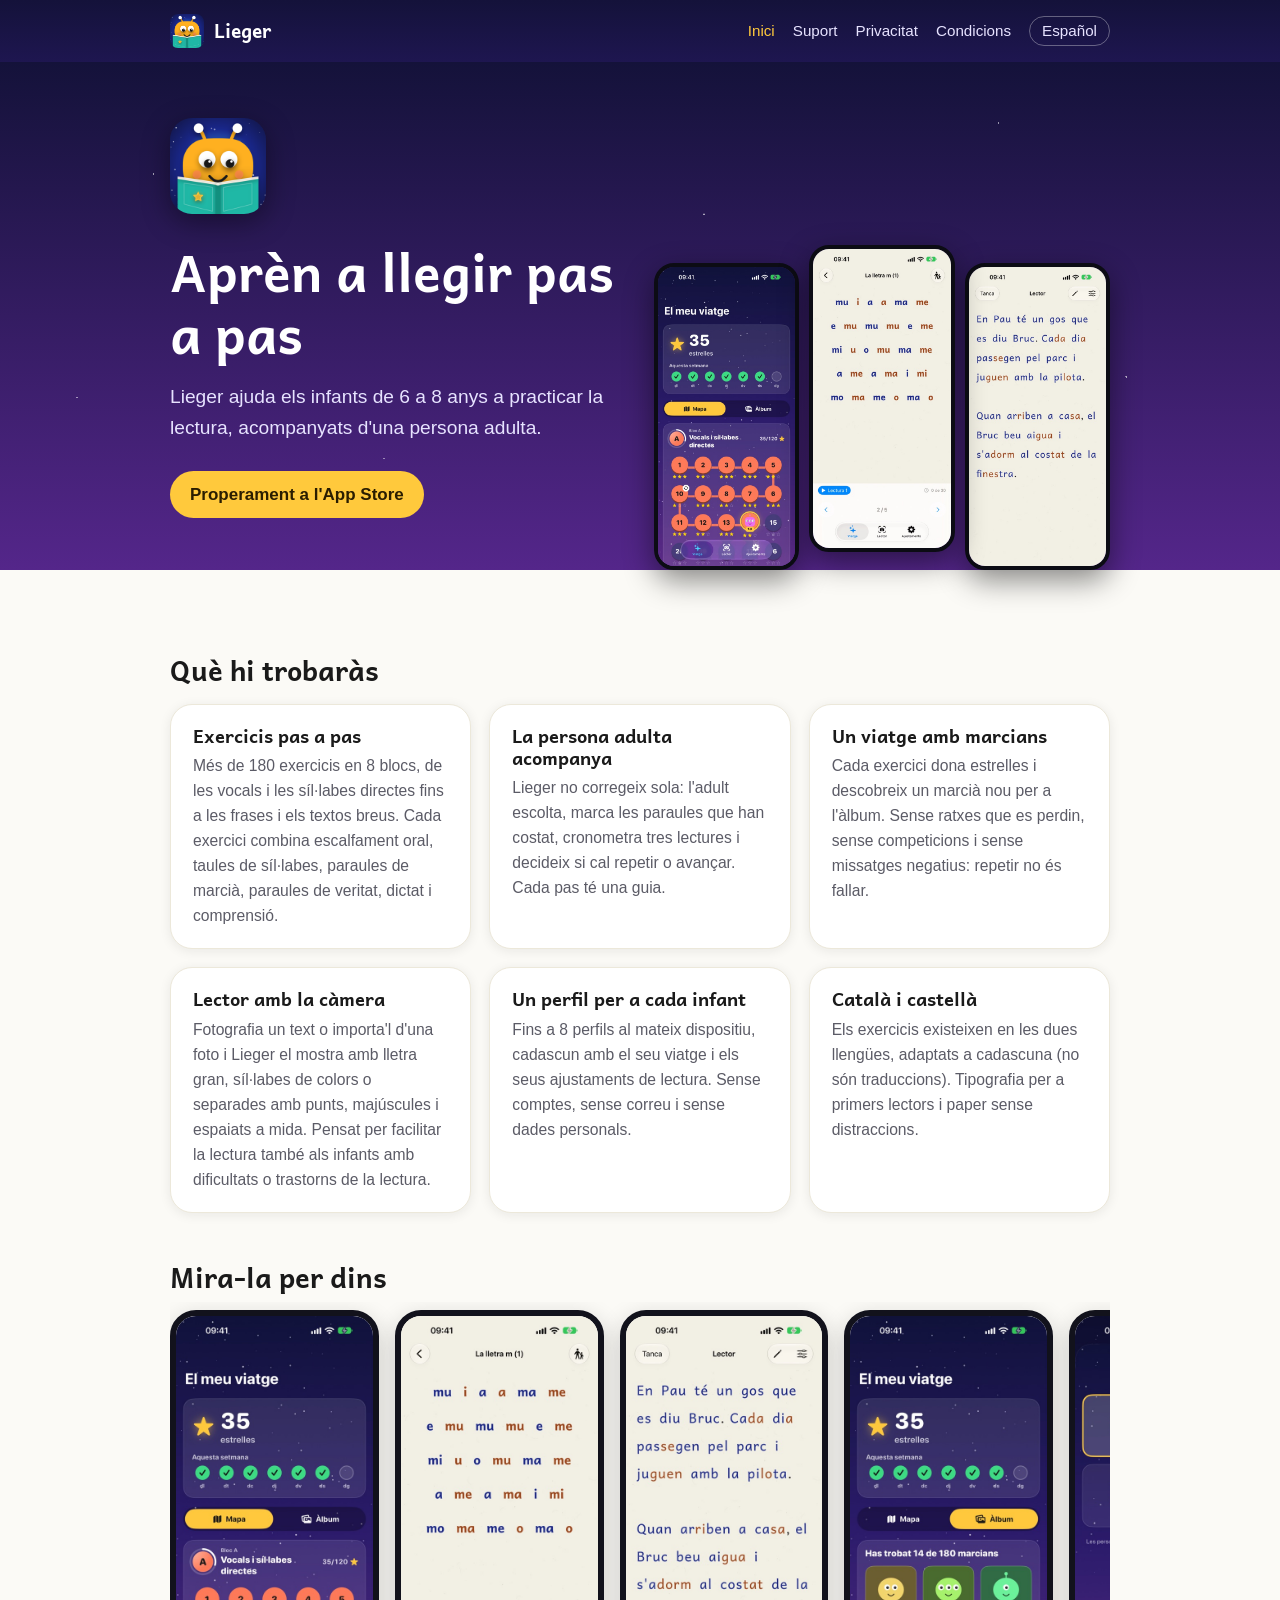
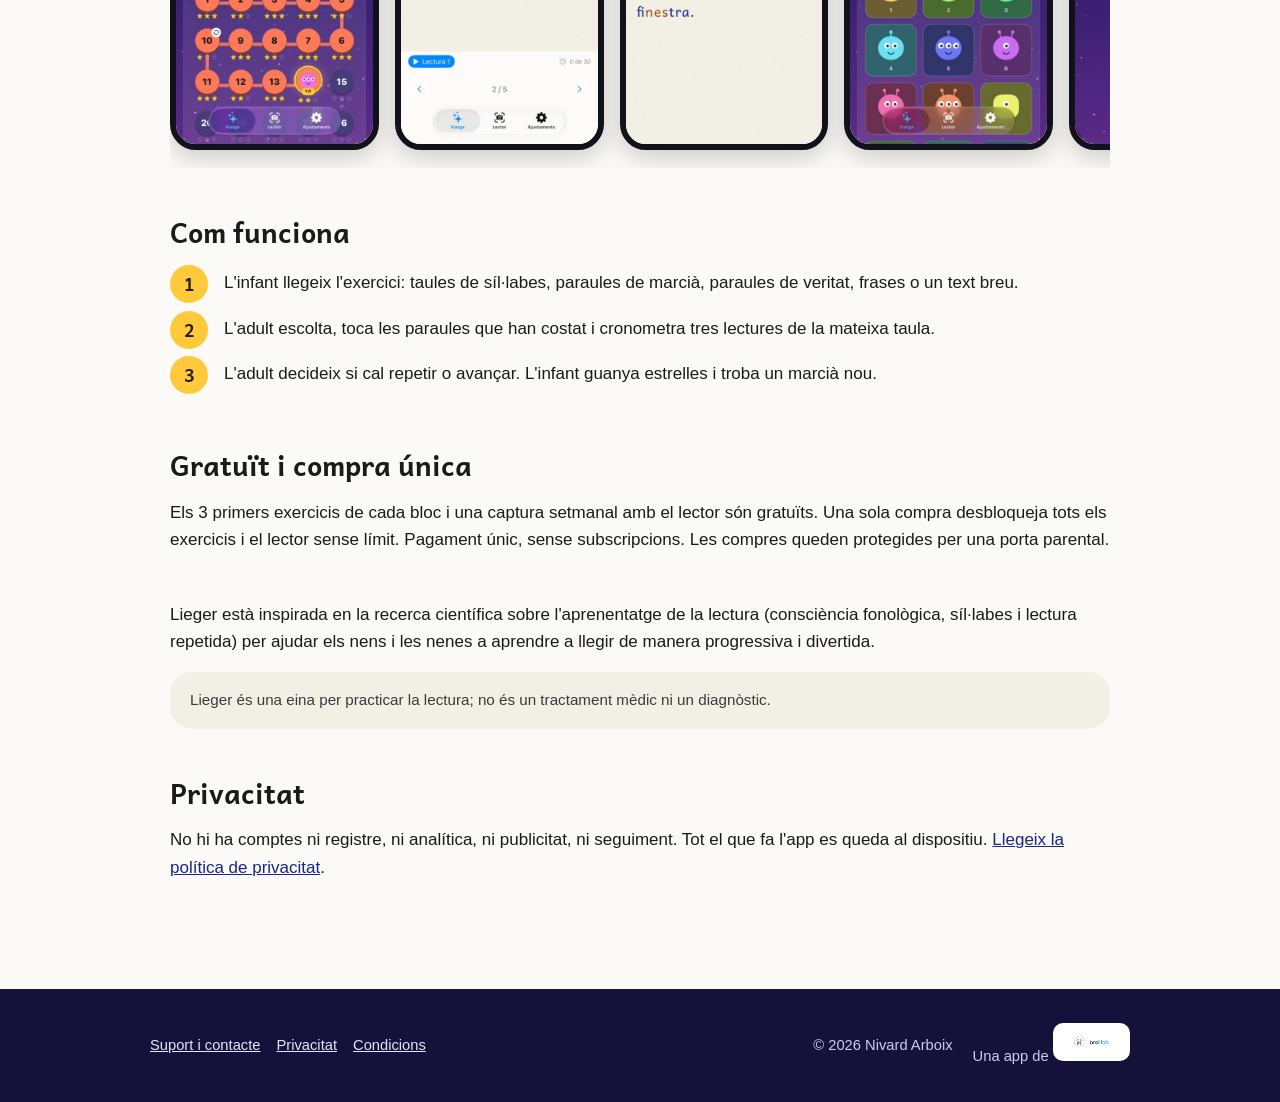
==== index.html @ 2c3f5d25 "Add files via upload" ====
<!doctype html>
<html lang="ca">
<head>
<meta charset="utf-8">
<meta name="viewport" content="width=device-width, initial-scale=1">
<title>Lieger – aprèn a llegir pas a pas · Lieger</title>
<meta name="description" content="Lieger ajuda els infants de 6 a 8 anys a practicar la lectura amb més de 180 exercicis, un lector amb càmera i un viatge amb marcians. Sense comptes, sense anuncis i sense dades personals.">
<link rel="alternate" hreflang="ca" href="index.html">
<link rel="alternate" hreflang="es" href="es/index.html">
<link rel="icon" href="assets/icon.png">
<link rel="stylesheet" href="style.css">
</head>
<body>
<header class="site-header">
<nav aria-label="Navegació">
<a class="brand" href="index.html"><img src="assets/icon.png" alt="" width="34" height="34">Lieger</a>
<a class="link" href="index.html" aria-current="page">Inici</a><a class="link" href="suport.html">Suport</a><a class="link" href="privacitat.html">Privacitat</a><a class="link" href="condicions.html">Condicions</a>
<a class="link lang" href="es/index.html" hreflang="es" lang="es">Español</a>
</nav>
</header>
<section class="hero"><div class="inner">
<div>
<img class="icon" src="assets/icon.png" alt="Lieger" width="96" height="96">
<h1>Aprèn a llegir pas a pas</h1>
<p class="lead">Lieger ajuda els infants de 6 a 8 anys a practicar la lectura, acompanyats d'una persona adulta.</p>
<span class="soon">Properament a l'App Store</span>
</div>
<div class="phones"><img src="assets/shots/ca/01.jpg" alt="El viatge" loading="lazy"><img src="assets/shots/ca/02.jpg" alt="Una taula de síl·labes amb mode color" loading="lazy"><img src="assets/shots/ca/03.jpg" alt="El lector amb la càmera" loading="lazy"></div>
</div></section>
<main class="wide">
<section class="block"><h2>Què hi trobaràs</h2><ul class="features"><li><h3>Exercicis pas a pas</h3><p>Més de 180 exercicis en 8 blocs, de les vocals i les síl·labes directes fins a les frases i els textos breus. Cada exercici combina escalfament oral, taules de síl·labes, paraules de marcià, paraules de veritat, dictat i comprensió.</p></li><li><h3>La persona adulta acompanya</h3><p>Lieger no corregeix sola: l'adult escolta, marca les paraules que han costat, cronometra tres lectures i decideix si cal repetir o avançar. Cada pas té una guia.</p></li><li><h3>Un viatge amb marcians</h3><p>Cada exercici dona estrelles i descobreix un marcià nou per a l'àlbum. Sense ratxes que es perdin, sense competicions i sense missatges negatius: repetir no és fallar.</p></li><li><h3>Lector amb la càmera</h3><p>Fotografia un text o importa'l d'una foto i Lieger el mostra amb lletra gran, síl·labes de colors o separades amb punts, majúscules i espaiats a mida. Pensat per facilitar la lectura també als infants amb dificultats o trastorns de la lectura.</p></li><li><h3>Un perfil per a cada infant</h3><p>Fins a 8 perfils al mateix dispositiu, cadascun amb el seu viatge i els seus ajustaments de lectura. Sense comptes, sense correu i sense dades personals.</p></li><li><h3>Català i castellà</h3><p>Els exercicis existeixen en les dues llengües, adaptats a cadascuna (no són traduccions). Tipografia per a primers lectors i paper sense distraccions.</p></li></ul></section>
<section class="block"><h2>Mira-la per dins</h2><div class="shots"><img src="assets/shots/ca/01.jpg" alt="El viatge" loading="lazy" height="440"><img src="assets/shots/ca/02.jpg" alt="Una taula de síl·labes amb mode color" loading="lazy" height="440"><img src="assets/shots/ca/03.jpg" alt="El lector amb la càmera" loading="lazy" height="440"><img src="assets/shots/ca/04.jpg" alt="L&#x27;àlbum de marcians" loading="lazy" height="440"><img src="assets/shots/ca/05.jpg" alt="Un perfil per a cada infant" loading="lazy" height="440"></div></section>
<section class="block"><h2>Com funciona</h2><ol class="steps"><li>L'infant llegeix l'exercici: taules de síl·labes, paraules de marcià, paraules de veritat, frases o un text breu.</li><li>L'adult escolta, toca les paraules que han costat i cronometra tres lectures de la mateixa taula.</li><li>L'adult decideix si cal repetir o avançar. L'infant guanya estrelles i troba un marcià nou.</li></ol></section>
<section class="block"><h2>Gratuït i compra única</h2><p>Els 3 primers exercicis de cada bloc i una captura setmanal amb el lector són gratuïts. Una sola compra desbloqueja tots els exercicis i el lector sense límit. Pagament únic, sense subscripcions. Les compres queden protegides per una porta parental.</p></section>
<section class="block"><p>Lieger està inspirada en la recerca científica sobre l'aprenentatge de la lectura (consciència fonològica, síl·labes i lectura repetida) per ajudar els nens i les nenes a aprendre a llegir de manera progressiva i divertida.</p><p class="note">Lieger és una eina per practicar la lectura; no és un tractament mèdic ni un diagnòstic.</p></section>
<section class="block"><h2>Privacitat</h2><p>No hi ha comptes ni registre, ni analítica, ni publicitat, ni seguiment. Tot el que fa l'app es queda al dispositiu. <a href="privacitat.html">Llegeix la política de privacitat</a>.</p></section>
</main>
<footer class="site-footer">
<div class="inner">
<div class="links">
<a href="suport.html">Suport i contacte</a>
<a href="privacitat.html">Privacitat</a>
<a href="condicions.html">Condicions</a>
</div>
<span>© 2026 Nivard Arboix</span>
<span>Una app de <img class="brel" src="assets/brel-lab.png" alt="brel lab"></span>
</div>
</footer>
</body>
</html>
---- style.css ----
@font-face {
  font-family: "Andika";
  src: url("assets/fonts/Andika-Bold.ttf") format("truetype");
  font-weight: 700;
  font-display: swap;
}

:root {
  --ink: #1a1a1a;
  --muted: #5b5b66;
  --paper: #f2efe5;
  --night-top: #14123a;
  --night-bottom: #54268a;
  --gold: #ffc93c;
  --blue: #19278a;
  --orange: #9d4318;
  --radius: 22px;
}

* { box-sizing: border-box; }

html { -webkit-text-size-adjust: 100%; }

body {
  margin: 0;
  font: 17px/1.6 -apple-system, BlinkMacSystemFont, "Segoe UI", Roboto, "Helvetica Neue", Arial, sans-serif;
  color: var(--ink);
  background: #fbfaf6;
}

a { color: var(--blue); }
a:hover { color: var(--orange); }

h1, h2, h3 { font-family: "Andika", "Trebuchet MS", sans-serif; font-weight: 700; line-height: 1.2; }

/* Capçalera de navegació */
.site-header {
  background: linear-gradient(var(--night-top), #1e1650);
  color: #fff;
}
.site-header nav {
  max-width: 980px;
  margin: 0 auto;
  padding: 14px 20px;
  display: flex;
  align-items: center;
  gap: 18px;
  flex-wrap: wrap;
}
.site-header .brand {
  display: flex; align-items: center; gap: 10px;
  color: #fff; text-decoration: none;
  font-family: "Andika", sans-serif; font-weight: 700; font-size: 1.2rem;
  margin-right: auto;
}
.site-header .brand img { width: 34px; height: 34px; border-radius: 8px; }
.site-header a.link { color: #e7e3ff; text-decoration: none; font-size: .95rem; }
.site-header a.link:hover, .site-header a.link[aria-current="page"] { color: var(--gold); }
.site-header .lang { border: 1px solid #ffffff55; border-radius: 999px; padding: 2px 12px; }

/* Portada */
.hero {
  color: #fff;
  background:
    radial-gradient(1.5px 1.5px at 12% 22%, #fff9 50%, transparent 52%),
    radial-gradient(1.5px 1.5px at 78% 12%, #fff8 50%, transparent 52%),
    radial-gradient(2px 2px at 88% 62%, #fffa 50%, transparent 52%),
    radial-gradient(1.5px 1.5px at 30% 78%, #fff7 50%, transparent 52%),
    radial-gradient(2px 2px at 55% 30%, #fff9 50%, transparent 52%),
    radial-gradient(1.5px 1.5px at 6% 66%, #fff8 50%, transparent 52%),
    linear-gradient(var(--night-top), var(--night-bottom));
}
.hero .inner {
  max-width: 980px; margin: 0 auto; padding: 56px 20px 0;
  display: grid; grid-template-columns: minmax(0, 1fr) minmax(0, 1fr); gap: 28px; align-items: end;
}
.hero img.icon { width: 96px; height: 96px; border-radius: 22px; box-shadow: 0 8px 28px #0006; }
.hero h1 { font-size: clamp(2.1rem, 5vw, 3.2rem); margin: 18px 0 10px; }
.hero p.lead { font-size: 1.2rem; color: #e7e3ff; max-width: 34em; }
.hero .soon {
  display: inline-block; margin: 8px 0 52px; padding: 10px 20px;
  border-radius: 999px; background: var(--gold); color: #2a1d00; font-weight: 700;
}
.hero .phones { display: flex; justify-content: center; gap: 10px; align-items: flex-end; min-width: 0; }
.hero .phones img {
  width: calc((100% - 20px) / 3); max-width: 170px; height: auto; border-radius: 20px; border: 4px solid #0c0c14;
  box-shadow: 0 10px 30px #0007; display: block;
}
.hero .phones img:nth-child(2) { transform: translateY(-18px); }

main { max-width: 820px; margin: 0 auto; padding: 36px 20px 60px; }
main.wide { max-width: 980px; }

section.block { margin: 48px 0; }
section.block > h2 { font-size: 1.7rem; margin-bottom: 8px; }

.features { display: grid; grid-template-columns: repeat(auto-fit, minmax(250px, 1fr)); gap: 18px; padding: 0; list-style: none; }
.features li {
  background: #fff; border-radius: var(--radius); padding: 20px 22px;
  box-shadow: 0 2px 12px #1a1a1a14; border: 1px solid #ece8da;
}
.features h3 { margin: 0 0 6px; font-size: 1.15rem; }
.features p { margin: 0; color: var(--muted); font-size: .98rem; }

.shots { display: flex; gap: 16px; overflow-x: auto; padding: 8px 4px 18px; scroll-snap-type: x mandatory; }
.shots img {
  height: 440px; width: auto; border-radius: 26px; border: 6px solid #12121c;
  scroll-snap-align: start; flex: none; box-shadow: 0 8px 24px #1a1a1a33;
}

.steps { counter-reset: s; padding: 0; list-style: none; }
.steps li { counter-increment: s; position: relative; padding: 4px 0 14px 54px; }
.steps li::before {
  content: counter(s); position: absolute; left: 0; top: 0;
  width: 38px; height: 38px; border-radius: 50%; background: var(--gold); color: #2a1d00;
  display: grid; place-items: center; font: 700 1.1rem "Andika", sans-serif;
}

.note {
  background: var(--paper); border-radius: var(--radius); padding: 16px 20px; color: #3a3a40; font-size: .95rem;
}

/* Textos llargs (suport, privacitat, condicions) */
article h1 { font-size: 2.1rem; margin-top: 0; }
article h2 { font-size: 1.4rem; margin-top: 2em; }
article details {
  background: #fff; border: 1px solid #ece8da; border-radius: 16px; padding: 4px 18px; margin: 10px 0;
}
article details summary { cursor: pointer; font-weight: 600; padding: 12px 0; }
article details[open] { box-shadow: 0 2px 12px #1a1a1a12; }
article details p, article details ul { margin-top: 0; }
mark.todo { background: #ffe08a; color: #5a3b00; padding: 0 3px; border-radius: 4px; }

.site-footer { background: #14123a; color: #cfcaf0; padding: 34px 20px; font-size: .92rem; }
.site-footer .inner { max-width: 980px; margin: 0 auto; display: flex; flex-wrap: wrap; gap: 20px; align-items: center; }
.site-footer a { color: #e7e3ff; }
.site-footer .links { display: flex; gap: 16px; flex-wrap: wrap; margin-right: auto; }
.site-footer img.brel { height: 38px; width: auto; background: #fff; padding: 6px 10px; border-radius: 10px; }

@media (max-width: 760px) {
  .hero .inner { grid-template-columns: 1fr; }
  .hero .phones { margin-top: 10px; }
  .hero .soon { margin-bottom: 20px; }
  .shots img { height: 380px; }
}
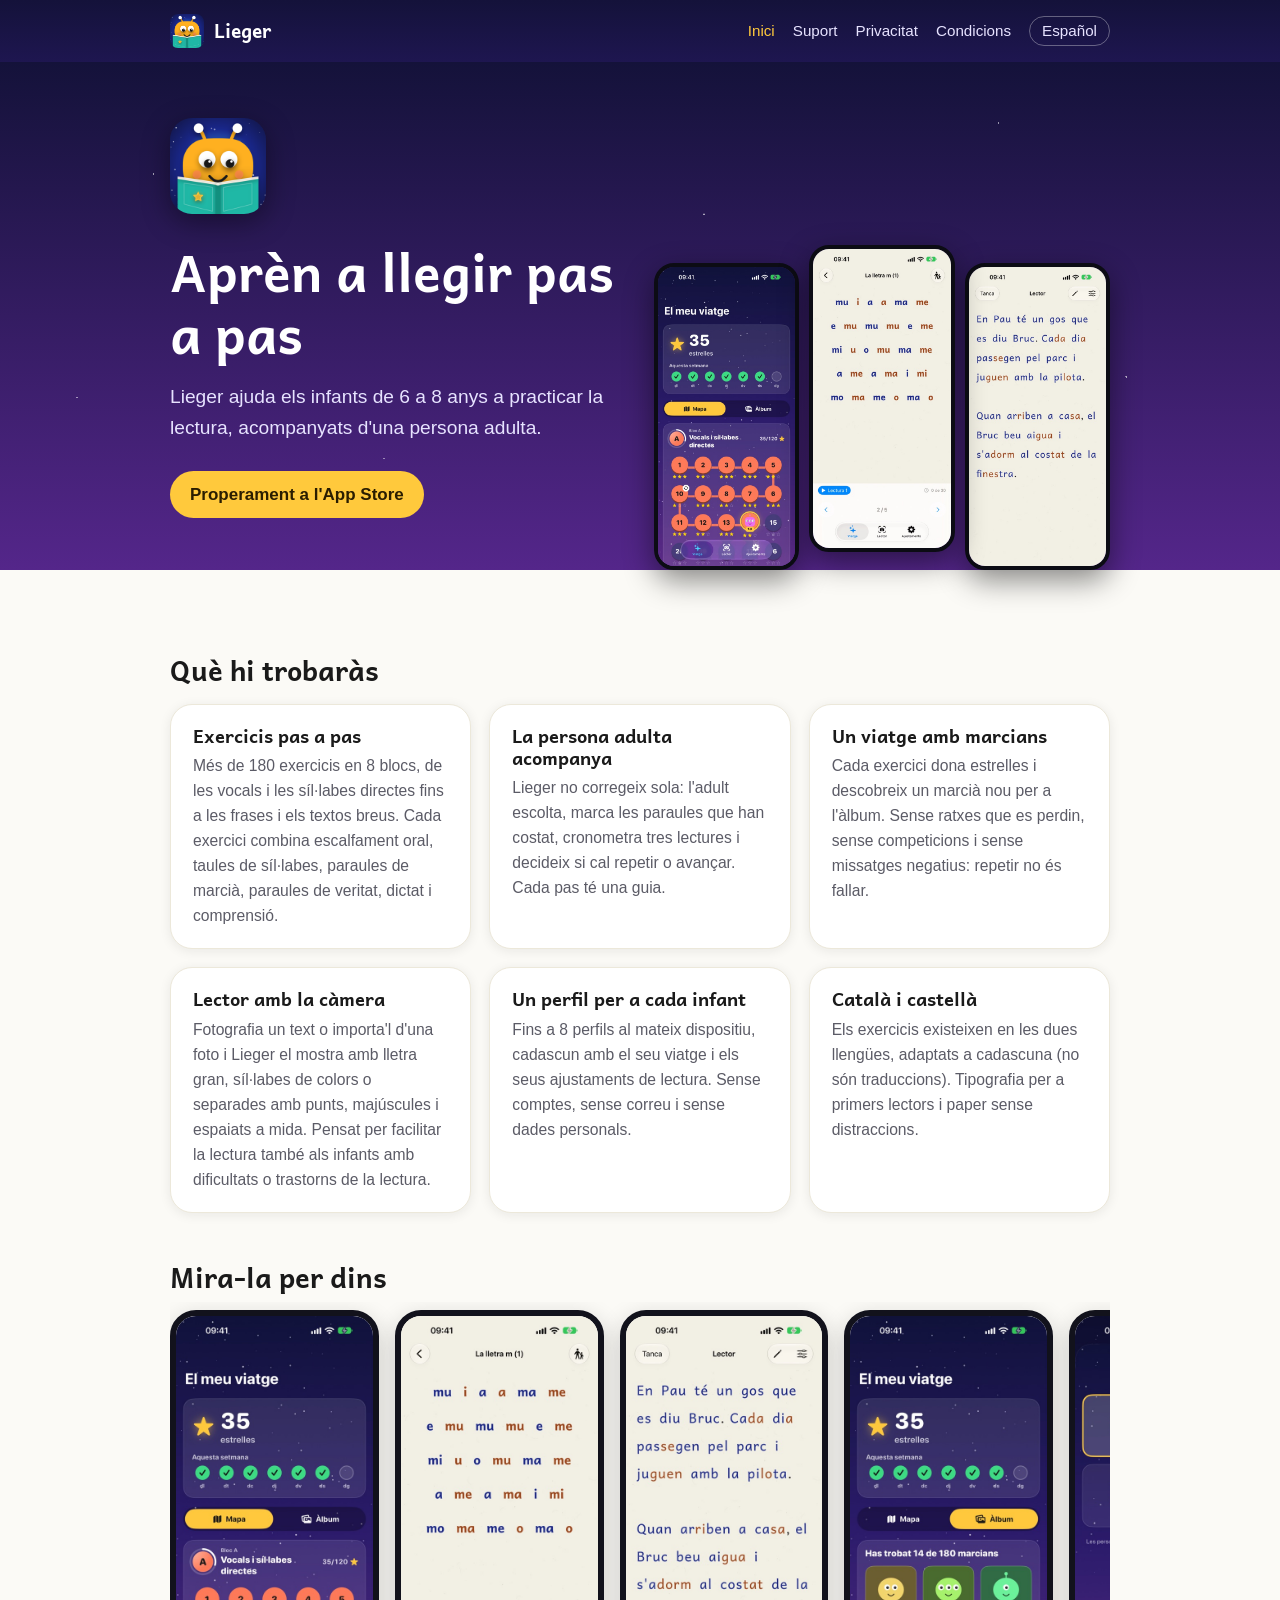
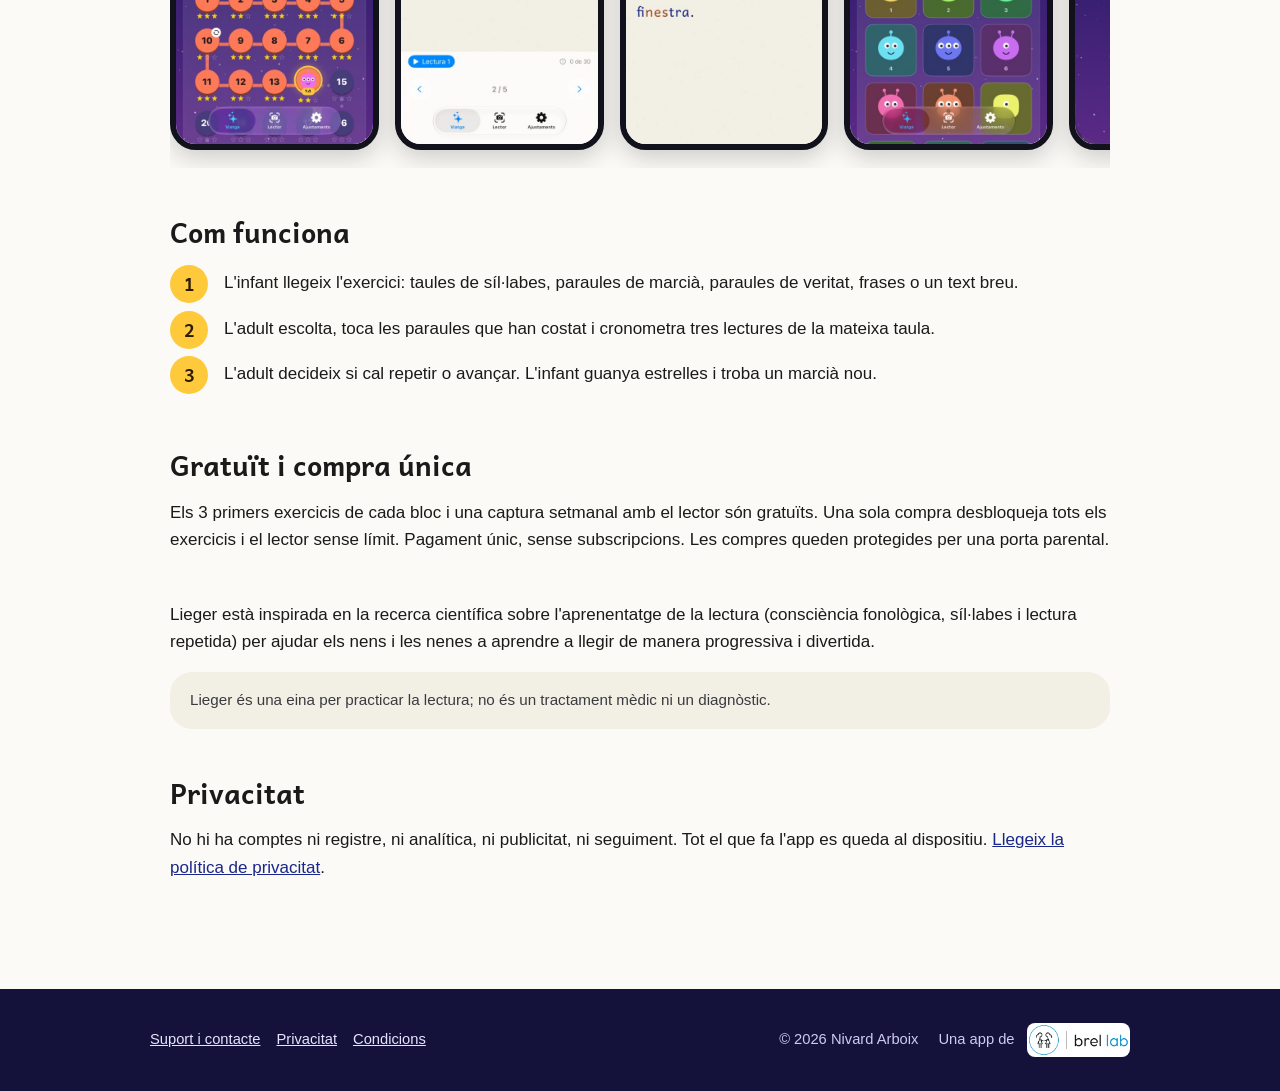
==== commit 501f6e07: "Add files via upload" ====
--- a/index.html
+++ b/index.html
@@ -43,7 +43,7 @@
 <a href="condicions.html">Condicions</a>
 </div>
 <span>© 2026 Nivard Arboix</span>
-<span>Una app de <img class="brel" src="assets/brel-lab.png" alt="brel lab"></span>
+<span class="by">Una app de <img class="brel" src="assets/brel-lab.png" alt="brel lab"></span>
 </div>
 </footer>
 </body>
--- a/style.css
+++ b/style.css
@@ -135,7 +135,8 @@
 .site-footer .inner { max-width: 980px; margin: 0 auto; display: flex; flex-wrap: wrap; gap: 20px; align-items: center; }
 .site-footer a { color: #e7e3ff; }
 .site-footer .links { display: flex; gap: 16px; flex-wrap: wrap; margin-right: auto; }
-.site-footer img.brel { height: 38px; width: auto; background: #fff; padding: 6px 10px; border-radius: 10px; }
+.site-footer .by { display: inline-flex; align-items: center; gap: 12px; }
+.site-footer img.brel { display: block; height: 34px; width: auto; background: #fff; border-radius: 8px; }
 
 @media (max-width: 760px) {
   .hero .inner { grid-template-columns: 1fr; }
